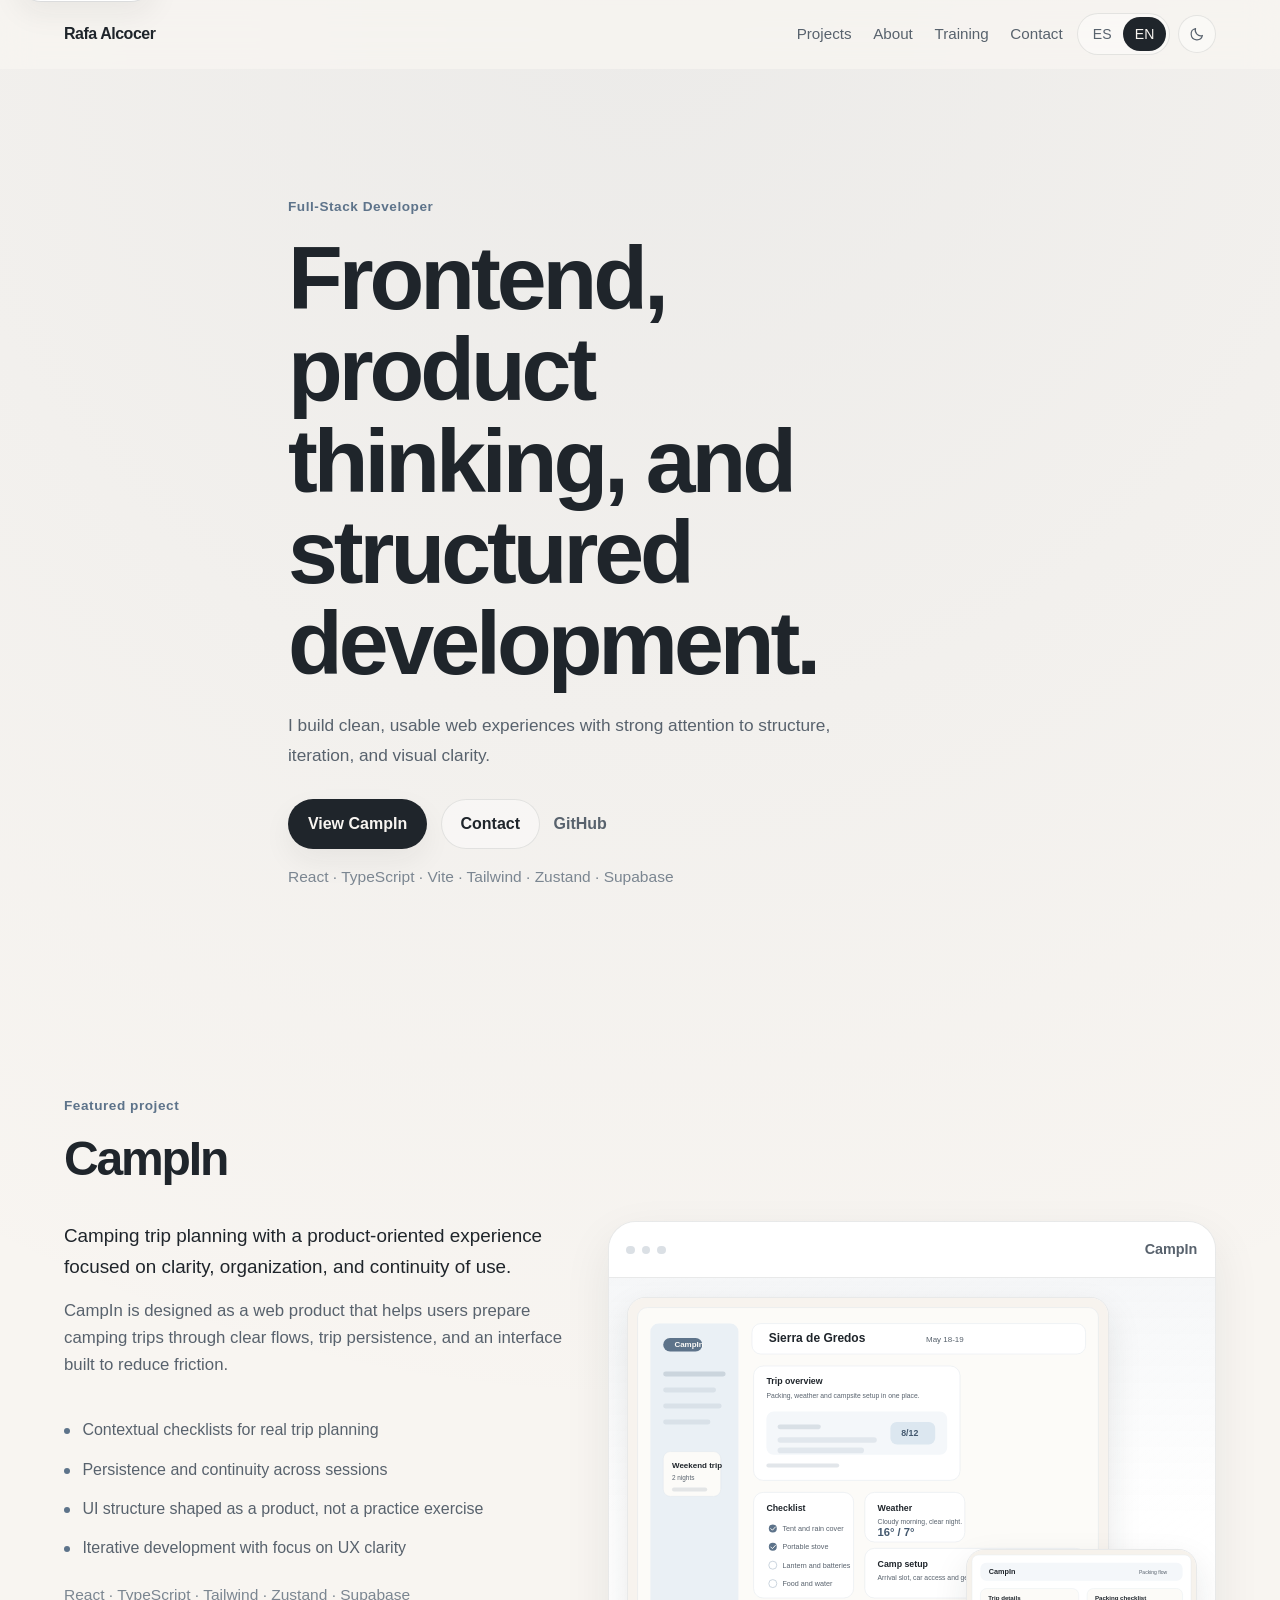
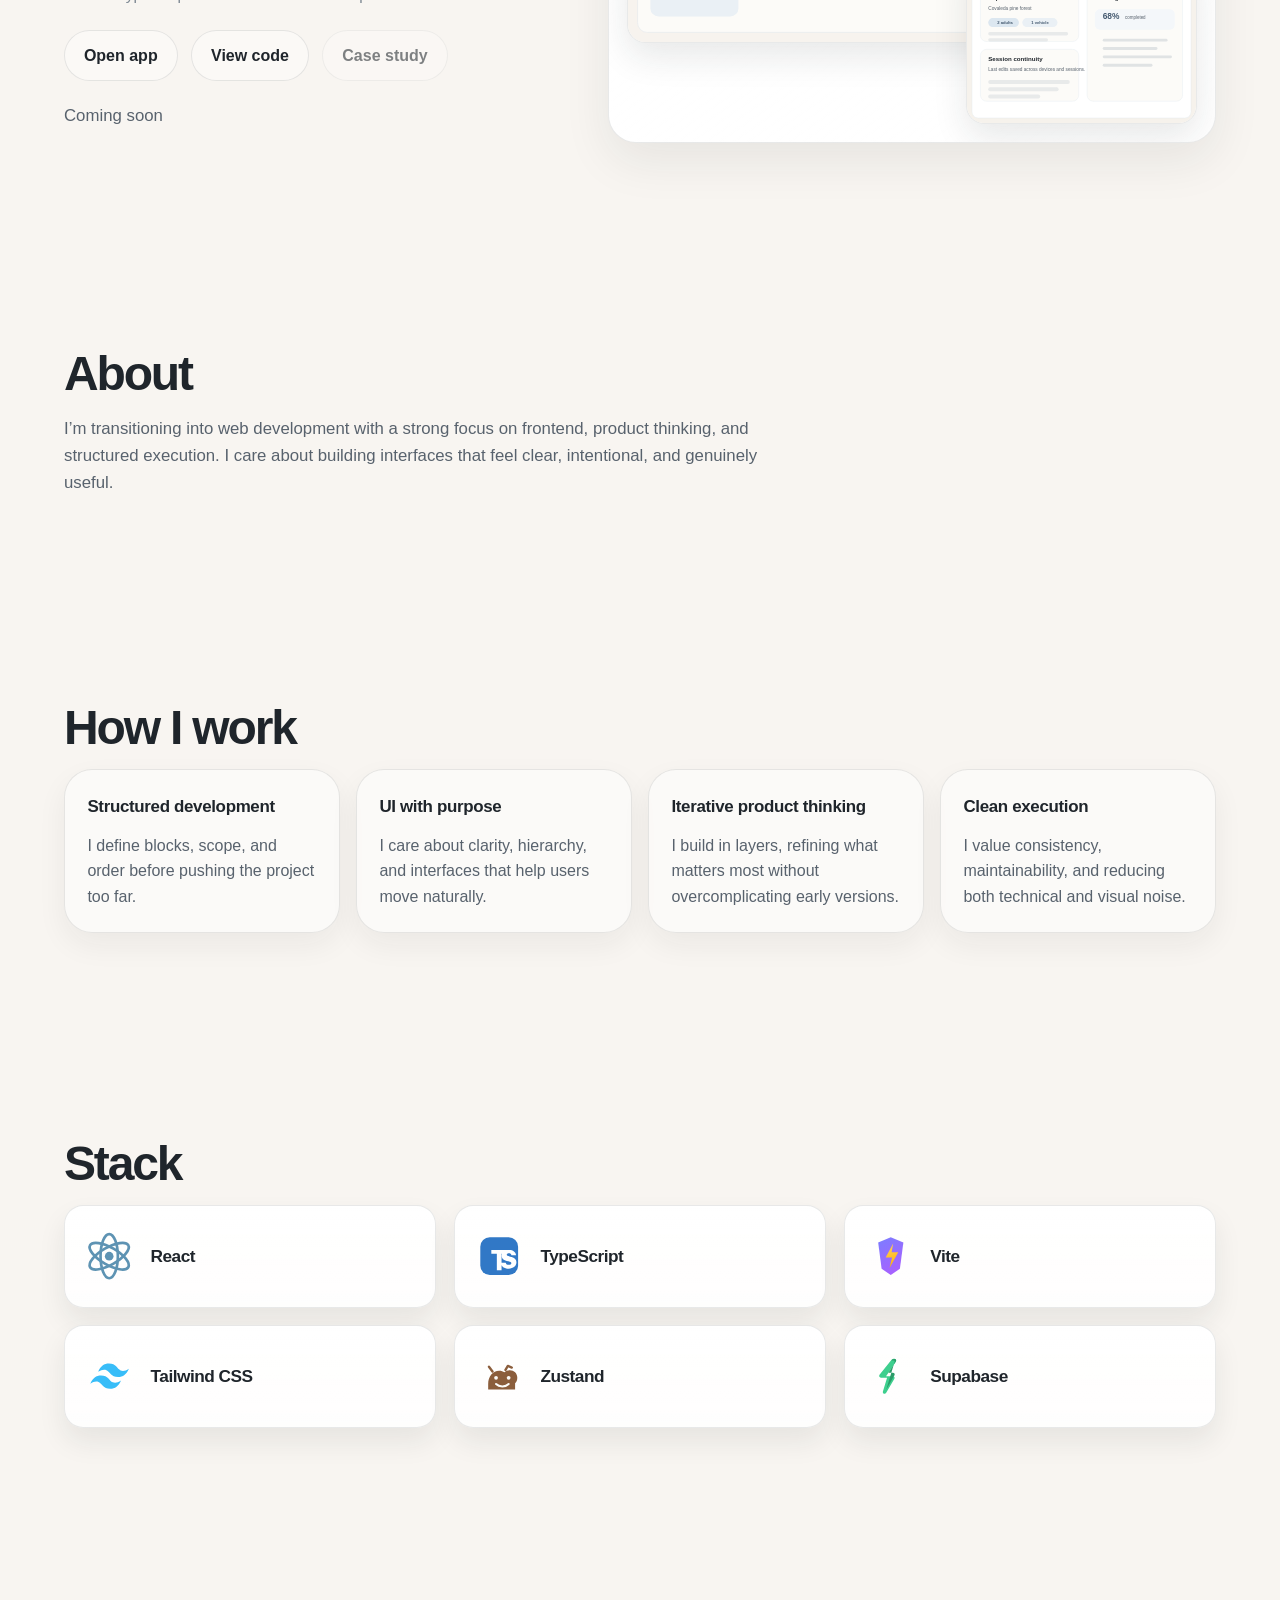
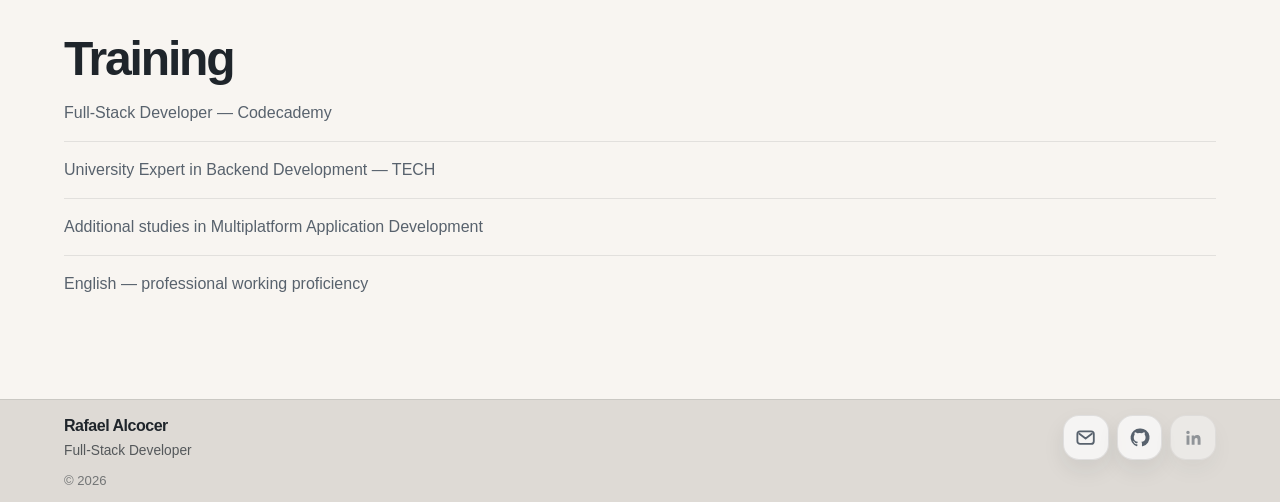
==== index.html @ c331191c "Initial portfolio site" ====
<!doctype html>
<html lang="es">
  <head>
    <meta charset="UTF-8" />
    <meta name="viewport" content="width=device-width, initial-scale=1.0" />
    <meta name="color-scheme" content="light dark" />
    <title>Rafa Alcocer | Portfolio</title>
    <meta
      name="description"
      content="Portfolio personal de Rafa Alcocer centrado en frontend, producto y desarrollo estructurado."
    />
    <link rel="stylesheet" href="./styles.css" />
    <script defer src="./main.js"></script>
  </head>
  <body>
    <a class="skip-link" href="#main-content" data-i18n="skipLink">Saltar al contenido</a>

    <header class="site-header" data-header>
      <div class="container header-inner">
        <a class="brand" href="#top" aria-label="Rafa Alcocer">
          <span class="brand-full">Rafa Alcocer</span>
          <span class="brand-short">Rafa</span>
        </a>

        <nav class="desktop-nav" aria-label="Primary">
          <a href="#projects" data-i18n="nav.projects">Proyectos</a>
          <a href="#about" data-i18n="nav.about">Sobre mí</a>
          <a href="#training" data-i18n="nav.training">Formación</a>
          <a href="#contact" data-i18n="nav.contact">Contacto</a>
        </nav>

        <div class="header-controls">
          <div class="language-toggle" role="group" aria-label="Language selector">
            <button type="button" class="toggle-chip" data-lang-button="es">ES</button>
            <button type="button" class="toggle-chip" data-lang-button="en">EN</button>
          </div>

          <button
            type="button"
            class="theme-toggle"
            data-theme-toggle
            aria-live="polite"
          ></button>

          <button
            type="button"
            class="menu-toggle"
            data-menu-toggle
            aria-expanded="false"
            aria-controls="mobile-menu"
          >
            <span data-i18n="mobileMenu.open">Menú</span>
          </button>
        </div>
      </div>

      <div class="mobile-menu" id="mobile-menu" data-mobile-menu hidden>
        <nav class="mobile-nav" aria-label="Mobile">
          <a href="#projects" data-nav-link data-i18n="nav.projects">Proyectos</a>
          <a href="#about" data-nav-link data-i18n="nav.about">Sobre mí</a>
          <a href="#training" data-nav-link data-i18n="nav.training">Formación</a>
          <a href="#contact" data-nav-link data-i18n="nav.contact">Contacto</a>
        </nav>
      </div>
    </header>

    <main id="main-content">
      <section class="hero section" id="top">
        <div class="container hero-inner">
          <p class="eyebrow" data-i18n="hero.eyebrow">Full-Stack Developer</p>
          <h1 data-i18n="hero.headline">Frontend, producto y desarrollo estructurado.</h1>
          <p class="hero-copy" data-i18n="hero.body">
            Construyo experiencias web claras, usables y cuidadas, con especial atención a la
            estructura, la iteración y la calidad visual.
          </p>

          <div class="hero-actions">
            <a class="button button-primary" data-external-link="campinApp" data-i18n="hero.primaryCta"
              >Ver CampIn</a
            >
            <a class="button button-secondary" href="#contact" data-i18n="hero.secondaryCta"
              >Contacto</a
            >
            <a
              class="text-link"
              data-external-link="github"
              data-i18n="hero.tertiaryCta"
              target="_blank"
              rel="noreferrer noopener"
              >GitHub</a
            >
          </div>

          <p class="stack-line" data-i18n="hero.stack">
            React · TypeScript · Vite · Tailwind · Zustand · Supabase
          </p>
        </div>
      </section>

      <section class="section" id="projects">
        <div class="container">
          <div class="section-heading">
            <p class="section-label" data-i18n="featured.label">Proyecto destacado</p>
            <h2 data-i18n="featured.title">CampIn</h2>
          </div>

          <div class="featured-grid">
            <div class="featured-copy">
              <p class="featured-summary" data-i18n="featured.summary">
                Planificación de escapadas de camping con una experiencia centrada en claridad,
                organización y continuidad de uso.
              </p>
              <p class="section-copy" data-i18n="featured.description">
                CampIn está planteado como un producto web orientado a facilitar la preparación de
                viajes de camping mediante flujos claros, persistencia de viajes y una interfaz
                pensada para reducir fricción.
              </p>
            </div>

            <a
              class="project-preview-link"
              data-external-link="campinApp"
              aria-label="Open CampIn"
            >
              <article class="project-preview">
                <div class="preview-toolbar">
                  <span class="preview-dot"></span>
                  <span class="preview-dot"></span>
                  <span class="preview-dot"></span>
                  <span class="preview-title">CampIn</span>
                </div>

                <div class="preview-body">
                  <figure class="preview-media preview-media-main">
                    <img
                      class="preview-image"
                      src="./assets/campin-preview-main.svg"
                      alt=""
                      loading="lazy"
                      decoding="async"
                    />
                  </figure>

                  <figure class="preview-media preview-media-alt">
                    <img
                      class="preview-image"
                      src="./assets/campin-preview-alt.svg"
                      alt=""
                      loading="lazy"
                      decoding="async"
                    />
                  </figure>
                </div>

                <div class="preview-overlay">
                  <span data-i18n="featured.previewCta">Abrir app ↗</span>
                </div>
              </article>
            </a>

            <div class="featured-meta">
              <ul class="feature-list" data-featured-highlights></ul>
              <p class="stack-line" data-i18n="featured.stack">
                React · TypeScript · Tailwind · Zustand · Supabase
              </p>

              <div class="button-row">
                <a
                  class="button button-secondary"
                  data-external-link="campinApp"
                  data-i18n="featured.buttons.app"
                  >Abrir app</a
                >
                <a
                  class="button button-secondary"
                  data-external-link="campinRepo"
                  target="_blank"
                  rel="noreferrer noopener"
                  data-i18n="featured.buttons.code"
                  >Ver código</a
                >
                <div data-case-study-slot></div>
              </div>

              <p class="case-study-note" data-i18n="featured.caseStudyNote">Próximamente</p>
            </div>
          </div>
        </div>
      </section>

      <section class="section" id="about">
        <div class="container section-block">
          <div class="section-heading section-heading-compact">
            <h2 data-i18n="about.title">Sobre mí</h2>
          </div>
          <p class="section-copy section-copy-wide" data-i18n="about.body">
            Estoy reorientando mi carrera hacia el desarrollo web con foco en frontend, producto y
            construcción estructurada. Me interesa crear interfaces claras, cuidadas y útiles, con
            atención al detalle y criterio real de ejecución.
          </p>
        </div>
      </section>

      <section class="section" id="how-i-work">
        <div class="container section-block">
          <div class="section-heading section-heading-compact">
            <h2 data-i18n="howIWork.title">Cómo trabajo</h2>
          </div>
          <div class="card-grid" data-how-i-work-list></div>
        </div>
      </section>

      <section class="section" id="stack">
        <div class="container section-block">
          <div class="section-heading section-heading-compact">
            <h2 data-i18n="stack.title">Stack</h2>
          </div>
          <div class="stack-grid" data-stack-list></div>
        </div>
      </section>

      <section class="section" id="training">
        <div class="container section-block">
          <div class="section-heading section-heading-compact">
            <h2 data-i18n="training.title">Formación</h2>
          </div>
          <ul class="training-list" data-training-list></ul>
        </div>
      </section>

    </main>

    <footer class="site-footer" id="contact">
      <div class="container footer-shell">
        <p data-i18n="footer.copy">Rafa Alcocer © 2026</p>
        <div class="footer-main">
          <div class="footer-identity">
            <p class="footer-name">Rafael Alcocer</p>
            <p class="footer-role" data-i18n="footer.role">Full-Stack Developer</p>
          </div>
          <div class="footer-contact" data-footer-contact></div>
        </div>
        <div class="footer-meta">
          <p data-i18n="footer.copy">© 2026</p>
        </div>
      </div>
    </footer>
  </body>
</html>
---- styles.css ----
:root {
  color-scheme: light;
  --font-sans: Inter, "Segoe UI", Roboto, Helvetica, Arial, system-ui, sans-serif;
  --bg: #f8f5f1;
  --bg-elevated: rgba(250, 247, 243, 0.88);
  --bg-strong: #ffffff;
  --bg-muted: #f2ede7;
  --line: rgba(35, 39, 44, 0.1);
  --line-strong: rgba(35, 39, 44, 0.16);
  --text: #1f252b;
  --text-soft: #58626d;
  --text-faint: #7b8691;
  --accent: #5d738a;
  --accent-strong: #43586e;
  --shadow-soft: 0 18px 48px rgba(28, 35, 42, 0.08);
  --shadow-card: 0 12px 30px rgba(28, 35, 42, 0.06);
  --radius-lg: 28px;
  --radius-md: 18px;
  --radius-sm: 12px;
  --header-height: 4.25rem;
  --container: 72rem;
}

:root.dark {
  color-scheme: dark;
  --bg: #121619;
  --bg-elevated: rgba(19, 24, 28, 0.84);
  --bg-strong: #171d22;
  --bg-muted: #1d252b;
  --line: rgba(230, 236, 240, 0.08);
  --line-strong: rgba(230, 236, 240, 0.14);
  --text: #eef2f5;
  --text-soft: #b4c0ca;
  --text-faint: #8895a1;
  --accent: #8ca3b8;
  --accent-strong: #a8bbcb;
  --shadow-soft: 0 18px 48px rgba(0, 0, 0, 0.24);
  --shadow-card: 0 12px 30px rgba(0, 0, 0, 0.2);
}

*,
*::before,
*::after {
  box-sizing: border-box;
}

html {
  scroll-behavior: smooth;
}

body {
  margin: 0;
  min-width: 320px;
  font-family: var(--font-sans);
  background:
    radial-gradient(circle at top, rgba(93, 115, 138, 0.08), transparent 38%),
    var(--bg);
  color: var(--text);
  line-height: 1.6;
  -webkit-font-smoothing: antialiased;
  text-rendering: optimizeLegibility;
}

body.menu-open {
  overflow: hidden;
}

a {
  color: inherit;
  text-decoration: none;
}

button,
input,
textarea,
select {
  font: inherit;
}

button {
  border: 0;
  background: none;
  color: inherit;
}

img {
  max-width: 100%;
  display: block;
}

:focus-visible {
  outline: 2px solid var(--accent);
  outline-offset: 3px;
}

.skip-link {
  position: absolute;
  left: 1rem;
  top: -3rem;
  z-index: 30;
  padding: 0.7rem 1rem;
  border-radius: 999px;
  background: var(--bg-strong);
  border: 1px solid var(--line-strong);
  box-shadow: var(--shadow-card);
}

.skip-link:focus {
  top: 1rem;
}

.container {
  width: min(calc(100% - 2rem), var(--container));
  margin: 0 auto;
}

.section {
  scroll-margin-top: calc(var(--header-height) + 1.25rem);
  padding: clamp(4.5rem, 8vw, 7rem) 0;
}

.site-header {
  position: fixed;
  inset: 0 0 auto;
  z-index: 20;
  backdrop-filter: blur(16px);
  background: rgba(248, 245, 241, 0.72);
  border-bottom: 1px solid transparent;
  transition:
    background-color 180ms ease,
    border-color 180ms ease,
    box-shadow 180ms ease;
}

:root.dark .site-header {
  background: rgba(18, 22, 25, 0.62);
}

.site-header.is-scrolled {
  background: var(--bg-elevated);
  border-color: var(--line);
  box-shadow: 0 10px 24px rgba(20, 26, 31, 0.05);
}

.header-inner {
  min-height: var(--header-height);
  display: flex;
  align-items: center;
  gap: 0.9rem;
}

.brand {
  display: inline-flex;
  align-items: center;
  font-size: 1rem;
  font-weight: 640;
  letter-spacing: -0.03em;
}

.brand-short {
  display: none;
}

.desktop-nav {
  margin-left: auto;
  display: flex;
  align-items: center;
  gap: 1.35rem;
  font-size: 0.95rem;
}

.desktop-nav a,
.mobile-nav a,
.text-link,
.footer-links a {
  color: var(--text-soft);
  transition: color 160ms ease;
}

.desktop-nav a:hover,
.mobile-nav a:hover,
.text-link:hover,
.footer-links a:hover {
  color: var(--text);
}

.header-controls {
  display: flex;
  align-items: center;
  gap: 0.55rem;
}

.language-toggle,
.theme-toggle,
.menu-toggle {
  border: 1px solid var(--line);
  background: rgba(255, 255, 255, 0.4);
}

:root.dark .language-toggle,
:root.dark .theme-toggle,
:root.dark .menu-toggle {
  background: rgba(255, 255, 255, 0.02);
}

.language-toggle {
  display: inline-flex;
  align-items: center;
  padding: 0.18rem;
  border-radius: 999px;
}

.toggle-chip,
.theme-toggle,
.menu-toggle {
  border-radius: 999px;
  color: var(--text-soft);
  transition:
    color 160ms ease,
    background-color 160ms ease,
    border-color 160ms ease,
    transform 160ms ease;
}

.toggle-chip {
  padding: 0.38rem 0.68rem;
  min-width: 2.65rem;
  font-size: 0.88rem;
  cursor: pointer;
}

.toggle-chip.is-active {
  background: var(--text);
  color: var(--bg);
}

.theme-toggle,
.menu-toggle {
  padding: 0.62rem 0.9rem;
  cursor: pointer;
}

.theme-toggle {
  width: 2.35rem;
  height: 2.35rem;
  padding: 0;
  display: inline-flex;
  align-items: center;
  justify-content: center;
  flex-shrink: 0;
}

.theme-toggle-icon {
  width: 1rem;
  height: 1rem;
  display: inline-flex;
  align-items: center;
  justify-content: center;
  color: currentColor;
}

.theme-toggle-icon svg {
  width: 100%;
  height: 100%;
  display: block;
  stroke: currentColor;
}

.theme-toggle:hover,
.menu-toggle:hover,
.toggle-chip:hover {
  color: var(--text);
}

.menu-toggle {
  display: none;
}

.mobile-menu {
  display: none;
  padding: 0 1rem 1rem;
}

.mobile-nav {
  width: min(calc(100% - 2rem), var(--container));
  margin: 0 auto;
  display: grid;
  gap: 0.2rem;
  padding: 0.75rem;
  border: 1px solid var(--line);
  border-radius: var(--radius-md);
  background: var(--bg-strong);
  box-shadow: var(--shadow-card);
}

.mobile-nav a {
  padding: 0.9rem 1rem;
  border-radius: var(--radius-sm);
}

.mobile-nav a:hover {
  background: var(--bg-muted);
}

.hero {
  padding-top: calc(var(--header-height) + clamp(5rem, 12vw, 8rem));
}

.hero-inner {
  display: grid;
  max-width: 44rem;
  gap: 0;
}

.eyebrow,
.section-label {
  margin: 0;
  color: var(--accent);
  font-size: 0.85rem;
  font-weight: 650;
  letter-spacing: 0.04em;
}

.hero .eyebrow {
  margin-bottom: 0.95rem;
}

h1,
h2,
h3,
p,
ul,
dl {
  margin: 0;
}

dt,
dd {
  margin: 0;
}

h1,
h2 {
  max-width: 15ch;
  line-height: 1.08;
  letter-spacing: -0.045em;
}

h1 {
  font-size: clamp(3.1rem, 8vw, 5.6rem);
  font-weight: 650;
  max-width: 11.5ch;
  line-height: 1.02;
}

h2 {
  font-size: clamp(2rem, 4vw, 3rem);
  font-weight: 620;
}

.hero-copy,
.section-copy,
.featured-summary,
.case-study-note {
  max-width: 42rem;
  color: var(--text-soft);
  font-size: 1.05rem;
}

.hero-copy {
  margin-top: 1.35rem;
  max-width: 38rem;
  font-size: 1.08rem;
  line-height: 1.72;
}

.section-copy-wide {
  max-width: 46rem;
}

.hero-actions,
.button-row,
.footer-links {
  display: flex;
  flex-wrap: wrap;
  gap: 0.85rem;
  align-items: center;
}

.hero-actions {
  margin-top: 1.75rem;
}

.hero .stack-line {
  margin-top: 1rem;
}

[data-case-study-slot] {
  display: contents;
}

.button,
.text-link {
  display: inline-flex;
  align-items: center;
  justify-content: center;
  min-height: 3rem;
  border-radius: 999px;
  transition:
    transform 180ms ease,
    background-color 180ms ease,
    border-color 180ms ease,
    color 180ms ease,
    box-shadow 180ms ease;
}

.button {
  padding: 0.72rem 1.18rem;
  border: 1px solid var(--line);
  font-weight: 560;
}

.button:hover {
  transform: translateY(-1px);
}

.button-primary {
  border-color: transparent;
  background: var(--text);
  color: var(--bg);
  box-shadow: var(--shadow-card);
}

.button-primary:hover {
  background: var(--accent-strong);
}

.button-secondary {
  background: rgba(255, 255, 255, 0.4);
  color: var(--text);
}

:root.dark .button-secondary {
  background: rgba(255, 255, 255, 0.02);
}

.text-link {
  min-height: auto;
  padding: 0.2rem 0;
  font-weight: 560;
}

.stack-line {
  color: var(--text-faint);
  font-size: 0.97rem;
}

.section-heading,
.section-block {
  display: grid;
  gap: 1rem;
}

.section-heading-compact h2 {
  max-width: none;
}

.featured-grid {
  margin-top: 2.3rem;
  display: grid;
  gap: 1.6rem;
  grid-template-columns: minmax(0, 0.92fr) minmax(0, 1.08fr);
  grid-template-areas:
    "copy preview"
    "meta preview";
  align-items: start;
}

.featured-copy {
  grid-area: copy;
  display: grid;
  gap: 1rem;
}

.featured-summary {
  color: var(--text);
  font-size: 1.18rem;
  font-weight: 520;
}

.featured-meta {
  grid-area: meta;
  display: grid;
  gap: 1.4rem;
}

.feature-list,
.training-list {
  padding: 0;
  list-style: none;
}

.feature-list {
  display: grid;
  gap: 0.85rem;
}

.feature-list li {
  position: relative;
  padding-left: 1.15rem;
  color: var(--text-soft);
}

.feature-list li::before {
  content: "";
  position: absolute;
  left: 0;
  top: 0.68rem;
  width: 0.38rem;
  height: 0.38rem;
  border-radius: 999px;
  background: var(--accent);
}

.project-preview-link {
  grid-area: preview;
  display: block;
  position: relative;
  border-radius: var(--radius-lg);
}

.project-preview {
  position: relative;
  overflow: hidden;
  border-radius: var(--radius-lg);
  border: 1px solid var(--line);
  background:
    linear-gradient(145deg, rgba(255, 255, 255, 0.72), rgba(255, 255, 255, 0.34)),
    var(--bg-strong);
  box-shadow: var(--shadow-soft);
  transition:
    transform 180ms ease,
    border-color 180ms ease,
    box-shadow 180ms ease;
}

:root.dark .project-preview {
  background:
    linear-gradient(145deg, rgba(255, 255, 255, 0.04), rgba(255, 255, 255, 0.01)),
    var(--bg-strong);
}

.project-preview-link:hover .project-preview {
  transform: translateY(-3px);
  border-color: var(--line-strong);
  box-shadow: 0 22px 48px rgba(28, 35, 42, 0.14);
}

.preview-toolbar {
  display: flex;
  align-items: center;
  gap: 0.45rem;
  padding: 1rem 1.1rem;
  border-bottom: 1px solid var(--line);
  background: rgba(255, 255, 255, 0.48);
}

:root.dark .preview-toolbar {
  background: rgba(255, 255, 255, 0.02);
}

.preview-dot {
  width: 0.52rem;
  height: 0.52rem;
  border-radius: 999px;
  background: rgba(93, 115, 138, 0.22);
}

.preview-title {
  margin-left: auto;
  color: var(--text-soft);
  font-size: 0.9rem;
  font-weight: 560;
}

.preview-body {
  position: relative;
  min-height: 29rem;
  padding: 1.15rem;
  background:
    linear-gradient(180deg, rgba(93, 115, 138, 0.06), transparent 52%),
    rgba(255, 255, 255, 0.22);
}

.preview-media {
  margin: 0;
  overflow: hidden;
  border: 1px solid var(--line);
  border-radius: 1.15rem;
  background: var(--bg-strong);
  box-shadow: 0 14px 34px rgba(28, 35, 42, 0.1);
  transition:
    transform 180ms ease,
    box-shadow 180ms ease,
    border-color 180ms ease;
}

:root.dark .preview-media {
  background: rgba(255, 255, 255, 0.03);
}

.preview-media-main {
  width: calc(100% - 5.5rem);
}

.preview-media-alt {
  position: absolute;
  right: 1.15rem;
  bottom: 1.15rem;
  width: 38%;
  min-width: 12rem;
}

.preview-image {
  width: 100%;
  height: auto;
  display: block;
}

.project-preview-link:hover .preview-media-main {
  transform: translateY(-2px);
}

.project-preview-link:hover .preview-media-alt {
  transform: translateY(-3px);
  box-shadow: 0 18px 34px rgba(28, 35, 42, 0.14);
}

.preview-overlay {
  position: absolute;
  inset: auto auto 1rem 1rem;
  padding: 0.6rem 0.85rem;
  border-radius: 999px;
  background: rgba(31, 37, 43, 0.9);
  color: #f6f3ee;
  font-size: 0.9rem;
  font-weight: 560;
  opacity: 0;
  transform: translateY(6px);
  transition:
    opacity 180ms ease,
    transform 180ms ease;
}

.is-link-disabled {
  pointer-events: none;
  cursor: default;
  opacity: 0.58;
}

.project-preview-link:hover .preview-overlay,
.project-preview-link:focus-visible .preview-overlay {
  opacity: 1;
  transform: translateY(0);
}

.card-grid {
  display: grid;
  gap: 1rem;
  grid-template-columns: repeat(4, minmax(0, 1fr));
}

.info-card {
  border: 1px solid var(--line);
  border-radius: var(--radius-lg);
  background: rgba(255, 255, 255, 0.48);
  box-shadow: var(--shadow-card);
}

:root.dark .info-card {
  background: rgba(255, 255, 255, 0.02);
}

.info-card {
  padding: 1.4rem;
  display: grid;
  gap: 0.8rem;
}

.info-card h3 {
  font-size: 1.06rem;
  letter-spacing: -0.02em;
}

.info-card p,
.training-list li,
.stack-item-value,
.contact-list a,
.contact-list span {
  color: var(--text-soft);
}

.stack-grid {
  display: grid;
  grid-template-columns: repeat(3, minmax(0, 1fr));
  gap: 1.1rem;
}

.stack-card {
  position: relative;
  overflow: hidden;
  min-height: 6.4rem;
  padding: 1.05rem 1.2rem;
  display: flex;
  align-items: center;
  gap: 1rem;
  text-align: left;
  border: 1px solid var(--line);
  border-radius: 1.2rem;
  background:
    linear-gradient(180deg, rgba(255, 255, 255, 0.92), rgba(255, 255, 255, 0.7)),
    rgba(255, 255, 255, 0.54);
  box-shadow:
    0 14px 28px rgba(28, 35, 42, 0.08),
    inset 0 1px 0 rgba(255, 255, 255, 0.7);
  transition:
    transform 180ms ease,
    border-color 180ms ease,
    box-shadow 180ms ease,
    background-color 180ms ease;
}

:root.dark .stack-card {
  background:
    linear-gradient(180deg, rgba(255, 255, 255, 0.055), rgba(255, 255, 255, 0.025)),
    rgba(255, 255, 255, 0.02);
  box-shadow:
    0 14px 28px rgba(0, 0, 0, 0.14),
    inset 0 1px 0 rgba(255, 255, 255, 0.03);
}

.stack-card:hover {
  transform: translateY(-2px);
  border-color: var(--line-strong);
  box-shadow:
    0 18px 34px rgba(28, 35, 42, 0.11),
    inset 0 1px 0 rgba(255, 255, 255, 0.72);
}

.stack-card-icon {
  width: 3.15rem;
  height: 3.15rem;
  display: inline-flex;
  align-items: center;
  justify-content: center;
  flex-shrink: 0;
}

.stack-card-icon svg {
  width: 100%;
  height: 100%;
  display: block;
}

.stack-card-title {
  font-size: 1.08rem;
  font-weight: 610;
  letter-spacing: -0.03em;
  line-height: 1.15;
  color: var(--text);
}

.training-list {
  display: grid;
  gap: 0.95rem;
}

.training-list li {
  padding-bottom: 0.95rem;
  border-bottom: 1px solid var(--line);
}

.training-list li:last-child {
  padding-bottom: 0;
  border-bottom: 0;
}

.contact-link {
  width: 2.85rem;
  height: 2.85rem;
  display: inline-flex;
  align-items: center;
  justify-content: center;
  border-radius: 1rem;
  border: 1px solid rgba(31, 37, 43, 0.1);
  background: rgba(255, 255, 255, 0.7);
  box-shadow: 0 10px 22px rgba(28, 35, 42, 0.08);
  color: var(--text-soft);
  transition:
    transform 180ms ease,
    border-color 180ms ease,
    box-shadow 180ms ease,
    color 180ms ease,
    background-color 180ms ease;
}

:root.dark .contact-link {
  border-color: var(--line);
  background: rgba(255, 255, 255, 0.03);
  box-shadow: var(--shadow-card);
}

.contact-link:hover {
  transform: translateY(-1px);
  border-color: var(--line-strong);
  box-shadow: 0 14px 28px rgba(28, 35, 42, 0.1);
  color: var(--text);
}

.contact-link-icon {
  width: 1.45rem;
  height: 1.45rem;
  display: inline-flex;
  align-items: center;
  justify-content: center;
}

.contact-link-icon svg {
  width: 100%;
  height: 100%;
  display: block;
}

.site-footer {
  padding: 0.8rem 0 0.68rem;
  border-top: 1px solid var(--line);
  background: #dedad5;
}

:root.dark .site-footer {
  background: #171d22;
}

.footer-shell {
  display: grid;
  gap: 0.5rem;
}

.footer-shell > p {
  display: none;
}

.footer-main {
  display: flex;
  align-items: center;
  justify-content: space-between;
  gap: 0.8rem;
}

.footer-identity {
  display: grid;
  gap: 0.08rem;
}

.footer-name {
  font-size: 1rem;
  font-weight: 650;
  letter-spacing: -0.03em;
}

.footer-role {
  color: rgba(31, 37, 43, 0.72);
  font-size: 0.86rem;
}

:root.dark .footer-role {
  color: var(--text-soft);
}

.footer-contact {
  display: flex;
  flex-wrap: wrap;
  align-items: center;
  justify-content: flex-end;
  gap: 0.5rem;
}

.footer-meta p {
  color: rgba(31, 37, 43, 0.56);
  font-size: 0.82rem;
}

:root.dark .footer-meta p {
  color: var(--text-faint);
}

.is-disabled {
  opacity: 0.56;
  cursor: not-allowed;
  box-shadow: none;
}

@media (max-width: 64rem) {
  .card-grid {
    grid-template-columns: repeat(2, minmax(0, 1fr));
  }

  .stack-grid {
    grid-template-columns: repeat(2, minmax(0, 1fr));
  }
}

@media (max-width: 56rem) {
  .desktop-nav {
    display: none;
  }

  .menu-toggle {
    display: inline-flex;
  }

  .mobile-menu[data-open="true"] {
    display: block;
  }

  .featured-grid {
    grid-template-columns: 1fr;
    grid-template-areas:
      "copy"
      "preview"
      "meta";
  }

  .preview-body {
    min-height: 24rem;
  }

  .footer-main {
    flex-direction: column;
    align-items: flex-start;
  }

  .footer-contact {
    justify-content: flex-start;
  }
}

@media (max-width: 42rem) {
  .container {
    width: min(calc(100% - 1.25rem), var(--container));
  }

  .brand-full {
    display: none;
  }

  .brand-short {
    display: inline;
  }

  .header-controls {
    margin-left: auto;
    gap: 0.55rem;
  }

  .theme-toggle,
  .menu-toggle {
    padding-inline: 0.8rem;
  }

  .hero-actions,
  .button-row {
    align-items: stretch;
  }

  .button {
    width: 100%;
  }

  .text-link {
    width: fit-content;
  }

  .preview-body {
    min-height: auto;
    display: grid;
    gap: 0.9rem;
  }

  .preview-media-main {
    width: 100%;
  }

  .preview-media-alt {
    position: relative;
    right: auto;
    bottom: auto;
    width: min(72%, 18rem);
    margin-left: auto;
  }

  .card-grid {
    grid-template-columns: 1fr;
  }

  .stack-grid {
    grid-template-columns: 1fr;
  }

  .stack-card {
    min-height: 6rem;
  }

  .site-footer {
    padding-bottom: 0.68rem;
  }
}
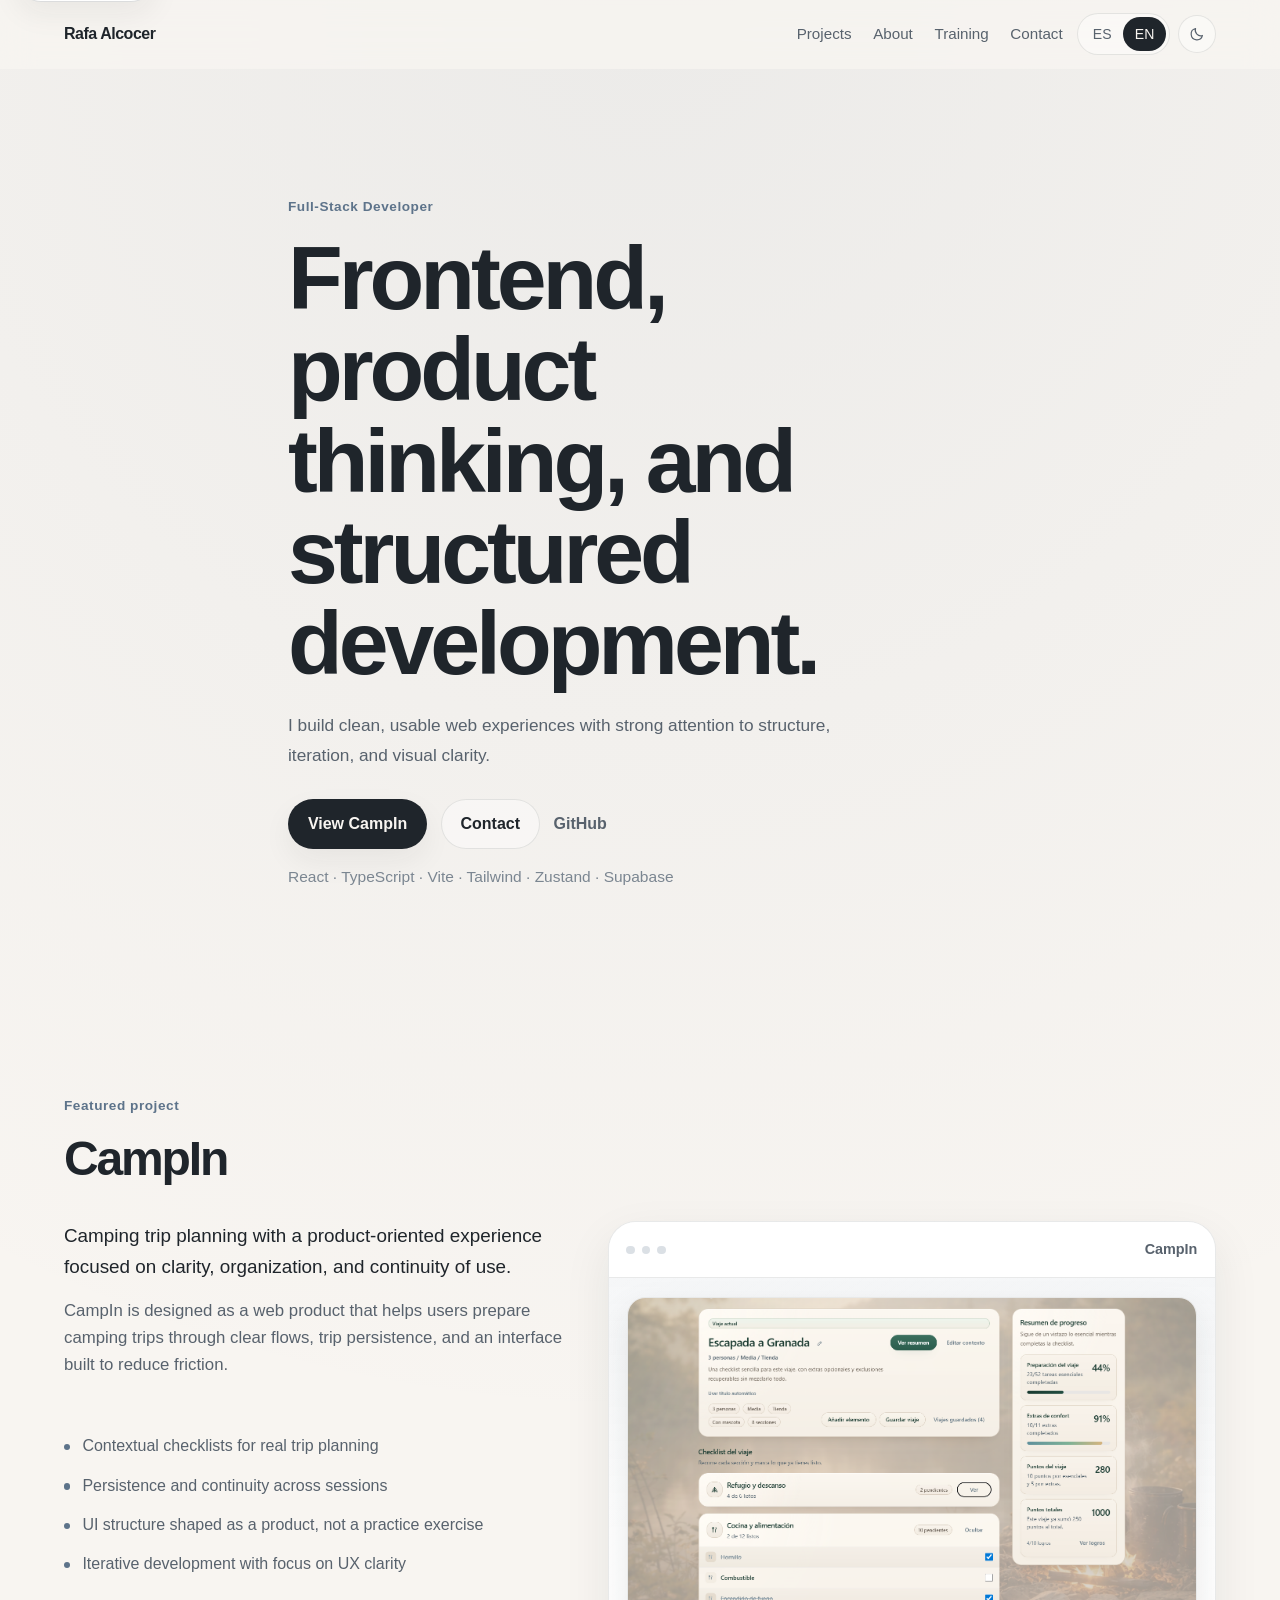
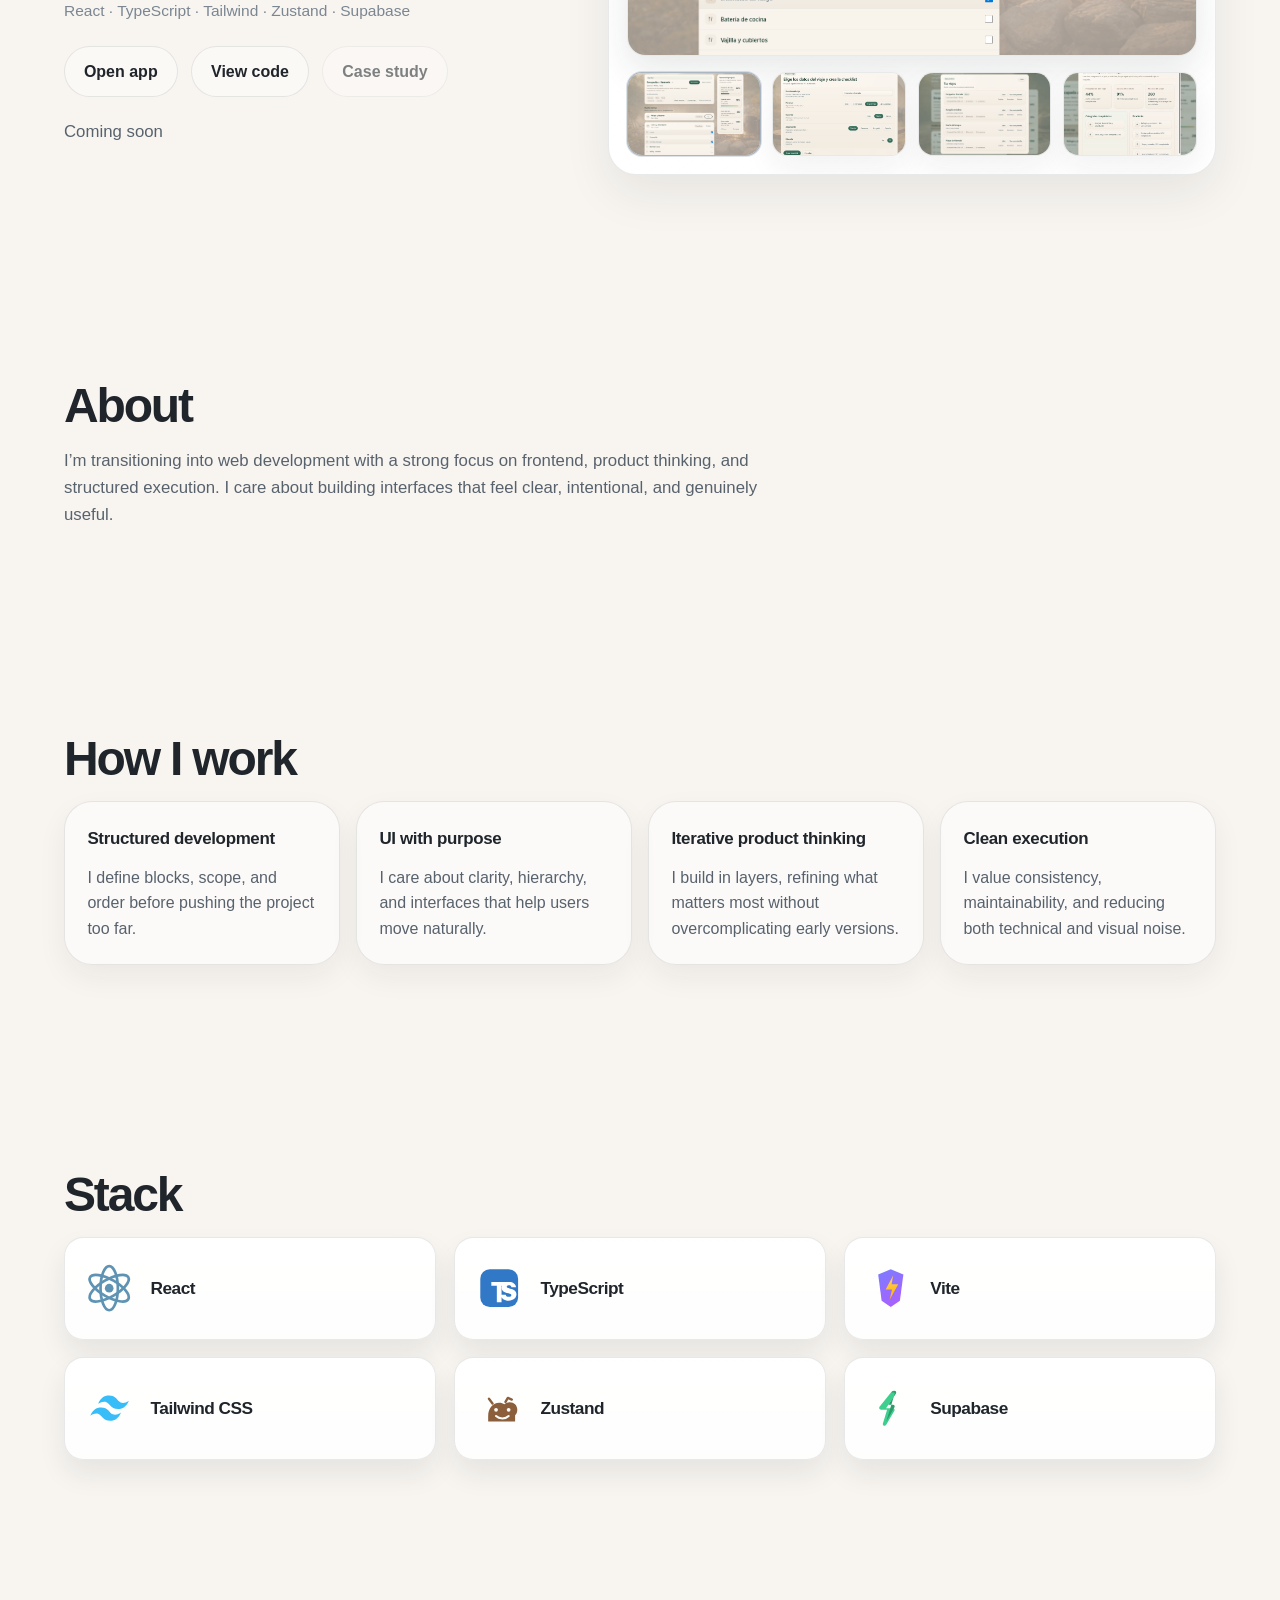
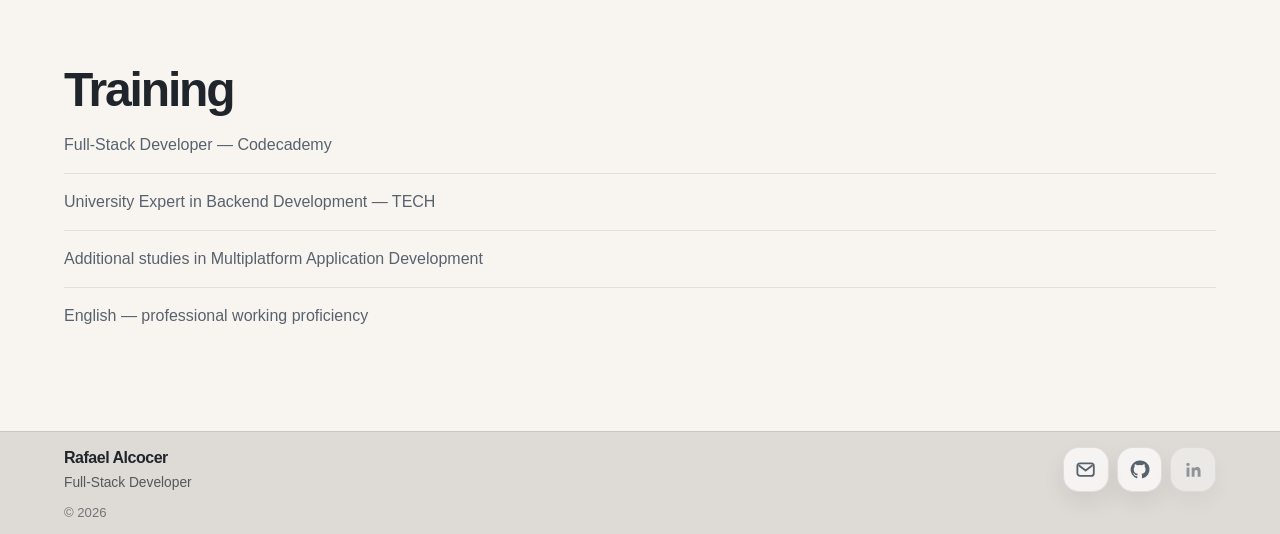
==== commit 71db837f: "Add CampIn screenshot carousel" ====
--- a/index.html
+++ b/index.html
@@ -117,11 +117,7 @@
               </p>
             </div>
 
-            <a
-              class="project-preview-link"
-              data-external-link="campinApp"
-              aria-label="Open CampIn"
-            >
+            <div class="project-preview-frame">
               <article class="project-preview">
                 <div class="preview-toolbar">
                   <span class="preview-dot"></span>
@@ -131,32 +127,58 @@
                 </div>
 
                 <div class="preview-body">
-                  <figure class="preview-media preview-media-main">
+                  <figure class="preview-stage">
                     <img
-                      class="preview-image"
-                      src="./assets/campin-preview-main.svg"
-                      alt=""
+                      class="preview-image preview-image-main"
+                      src="./assets/campIn-1.png"
+                      alt="CampIn screenshot 1"
+                      data-campin-preview-main
                       loading="lazy"
                       decoding="async"
                     />
                   </figure>
 
-                  <figure class="preview-media preview-media-alt">
-                    <img
-                      class="preview-image"
-                      src="./assets/campin-preview-alt.svg"
-                      alt=""
-                      loading="lazy"
-                      decoding="async"
-                    />
-                  </figure>
-                </div>
-
-                <div class="preview-overlay">
-                  <span data-i18n="featured.previewCta">Abrir app ↗</span>
+                  <div class="preview-thumbnails" data-campin-preview-thumbnails>
+                    <button type="button" class="preview-thumb is-active" data-preview-index="0">
+                      <img
+                        class="preview-thumb-image"
+                        src="./assets/campIn-1.png"
+                        alt=""
+                        loading="lazy"
+                        decoding="async"
+                      />
+                    </button>
+                    <button type="button" class="preview-thumb" data-preview-index="1">
+                      <img
+                        class="preview-thumb-image"
+                        src="./assets/campIn-2.png"
+                        alt=""
+                        loading="lazy"
+                        decoding="async"
+                      />
+                    </button>
+                    <button type="button" class="preview-thumb" data-preview-index="2">
+                      <img
+                        class="preview-thumb-image"
+                        src="./assets/campIn-3.png"
+                        alt=""
+                        loading="lazy"
+                        decoding="async"
+                      />
+                    </button>
+                    <button type="button" class="preview-thumb" data-preview-index="3">
+                      <img
+                        class="preview-thumb-image"
+                        src="./assets/campIn-4.png"
+                        alt=""
+                        loading="lazy"
+                        decoding="async"
+                      />
+                    </button>
+                  </div>
                 </div>
               </article>
-            </a>
+            </div>
 
             <div class="featured-meta">
               <ul class="feature-list" data-featured-highlights></ul>
--- a/styles.css
+++ b/styles.css
@@ -522,9 +522,8 @@
   background: var(--accent);
 }
 
-.project-preview-link {
+.project-preview-frame {
   grid-area: preview;
-  display: block;
   position: relative;
   border-radius: var(--radius-lg);
 }
@@ -550,7 +549,7 @@
     var(--bg-strong);
 }
 
-.project-preview-link:hover .project-preview {
+.project-preview-frame:hover .project-preview {
   transform: translateY(-3px);
   border-color: var(--line-strong);
   box-shadow: 0 22px 48px rgba(28, 35, 42, 0.14);
@@ -584,41 +583,32 @@
 }
 
 .preview-body {
-  position: relative;
-  min-height: 29rem;
+  display: grid;
+  gap: 0.95rem;
   padding: 1.15rem;
   background:
     linear-gradient(180deg, rgba(93, 115, 138, 0.06), transparent 52%),
     rgba(255, 255, 255, 0.22);
 }
 
-.preview-media {
+.preview-stage {
   margin: 0;
   overflow: hidden;
   border: 1px solid var(--line);
   border-radius: 1.15rem;
   background: var(--bg-strong);
   box-shadow: 0 14px 34px rgba(28, 35, 42, 0.1);
-  transition:
-    transform 180ms ease,
-    box-shadow 180ms ease,
-    border-color 180ms ease;
-}
-
-:root.dark .preview-media {
+}
+
+:root.dark .preview-stage {
   background: rgba(255, 255, 255, 0.03);
 }
 
-.preview-media-main {
-  width: calc(100% - 5.5rem);
-}
-
-.preview-media-alt {
-  position: absolute;
-  right: 1.15rem;
-  bottom: 1.15rem;
-  width: 38%;
-  min-width: 12rem;
+.preview-image-main {
+  width: 100%;
+  max-height: 35rem;
+  object-fit: contain;
+  background: rgba(255, 255, 255, 0.38);
 }
 
 .preview-image {
@@ -627,41 +617,52 @@
   display: block;
 }
 
-.project-preview-link:hover .preview-media-main {
-  transform: translateY(-2px);
-}
-
-.project-preview-link:hover .preview-media-alt {
-  transform: translateY(-3px);
-  box-shadow: 0 18px 34px rgba(28, 35, 42, 0.14);
-}
-
-.preview-overlay {
-  position: absolute;
-  inset: auto auto 1rem 1rem;
-  padding: 0.6rem 0.85rem;
-  border-radius: 999px;
-  background: rgba(31, 37, 43, 0.9);
-  color: #f6f3ee;
-  font-size: 0.9rem;
-  font-weight: 560;
-  opacity: 0;
-  transform: translateY(6px);
+.preview-thumbnails {
+  display: grid;
+  grid-template-columns: repeat(4, minmax(0, 1fr));
+  gap: 0.72rem;
+}
+
+.preview-thumb {
+  padding: 0;
+  overflow: hidden;
+  border: 1px solid var(--line);
+  border-radius: 0.95rem;
+  background: var(--bg-strong);
+  box-shadow: var(--shadow-card);
+  cursor: pointer;
   transition:
-    opacity 180ms ease,
-    transform 180ms ease;
+    border-color 160ms ease,
+    box-shadow 160ms ease,
+    transform 160ms ease,
+    opacity 160ms ease;
+}
+
+:root.dark .preview-thumb {
+  background: rgba(255, 255, 255, 0.03);
+}
+
+.preview-thumb:hover {
+  transform: translateY(-1px);
+  border-color: var(--line-strong);
+}
+
+.preview-thumb.is-active {
+  border-color: rgba(93, 115, 138, 0.52);
+  box-shadow: 0 0 0 1px rgba(93, 115, 138, 0.2);
+}
+
+.preview-thumb-image {
+  width: 100%;
+  aspect-ratio: 16 / 10;
+  object-fit: cover;
+  display: block;
 }
 
 .is-link-disabled {
   pointer-events: none;
   cursor: default;
   opacity: 0.58;
-}
-
-.project-preview-link:hover .preview-overlay,
-.project-preview-link:focus-visible .preview-overlay {
-  opacity: 1;
-  transform: translateY(0);
 }
 
 .card-grid {
@@ -932,7 +933,7 @@
   }
 
   .preview-body {
-    min-height: 24rem;
+    gap: 0.85rem;
   }
 
   .footer-main {
@@ -982,27 +983,18 @@
   }
 
   .preview-body {
-    min-height: auto;
-    display: grid;
-    gap: 0.9rem;
-  }
-
-  .preview-media-main {
-    width: 100%;
-  }
-
-  .preview-media-alt {
-    position: relative;
-    right: auto;
-    bottom: auto;
-    width: min(72%, 18rem);
-    margin-left: auto;
+    gap: 0.75rem;
   }
 
   .card-grid {
     grid-template-columns: 1fr;
   }
 
+  .preview-thumbnails {
+    grid-template-columns: repeat(4, minmax(0, 1fr));
+    gap: 0.5rem;
+  }
+
   .stack-grid {
     grid-template-columns: 1fr;
   }
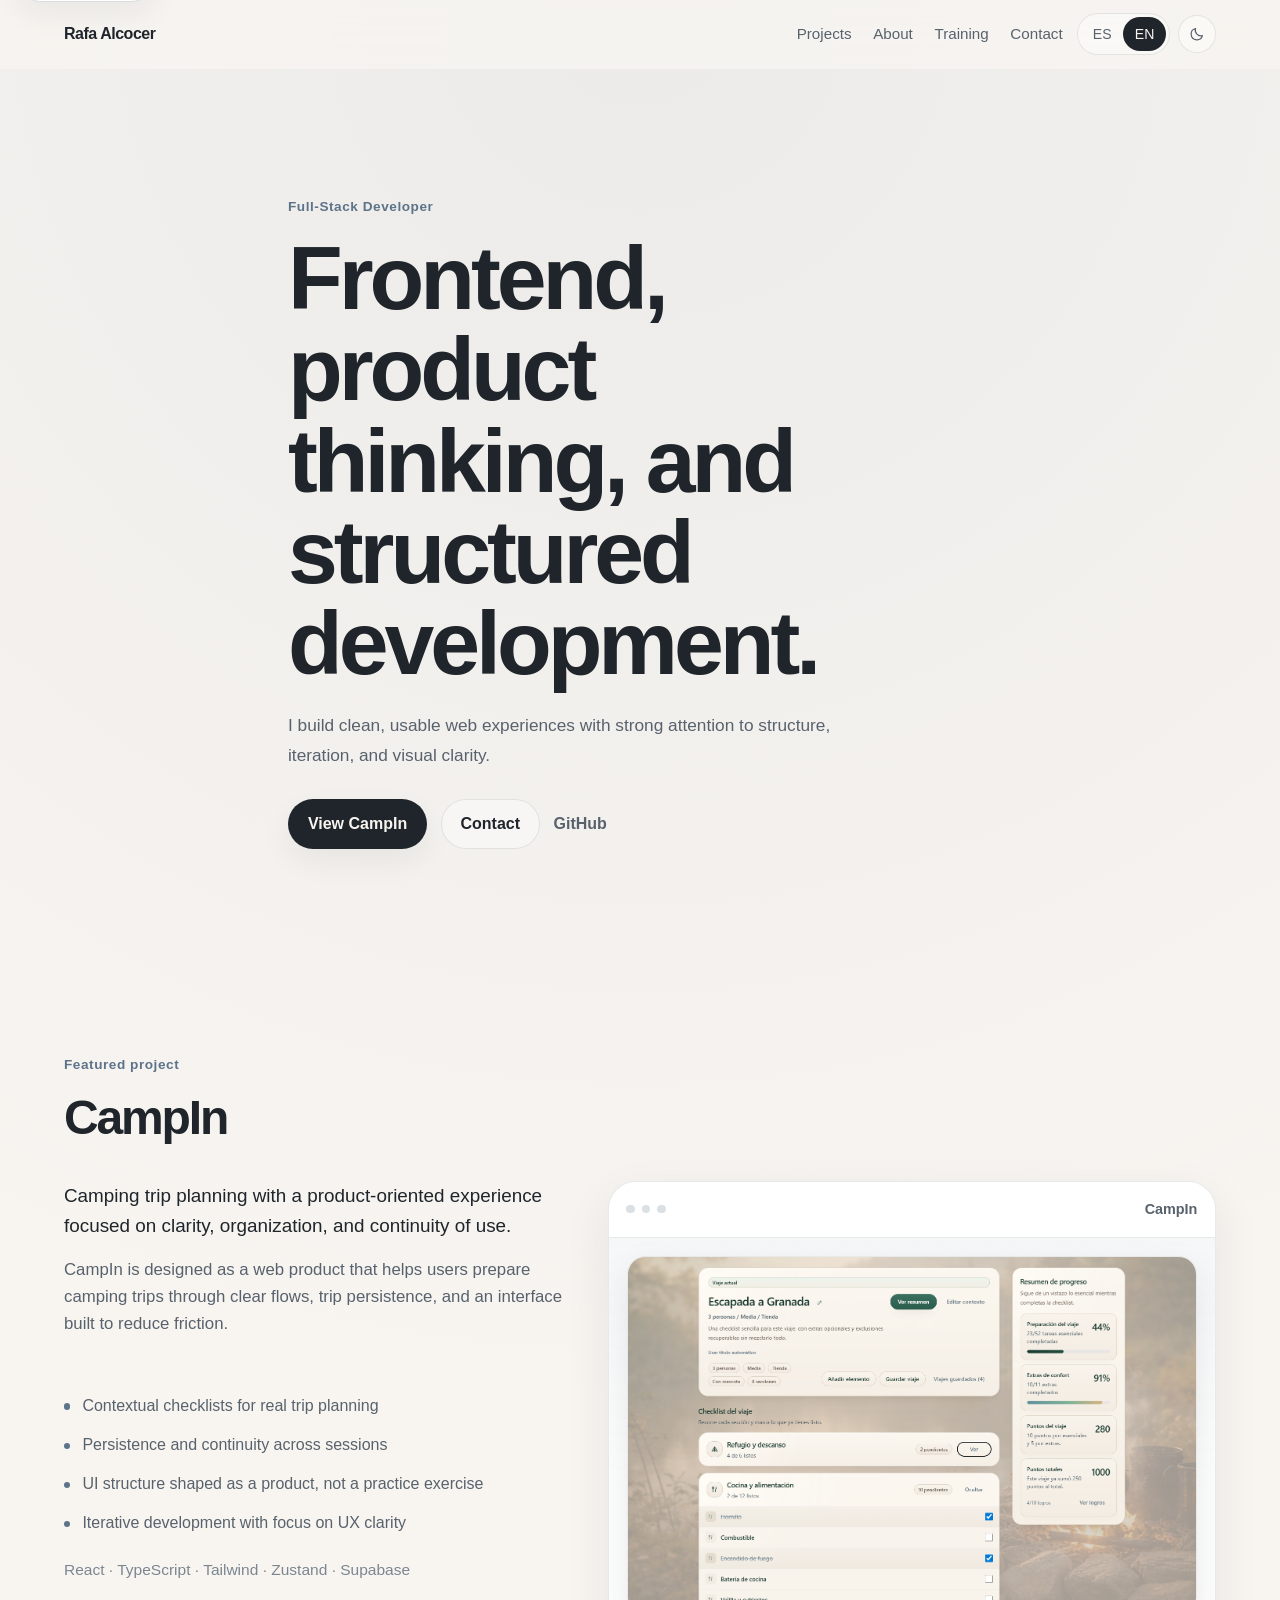
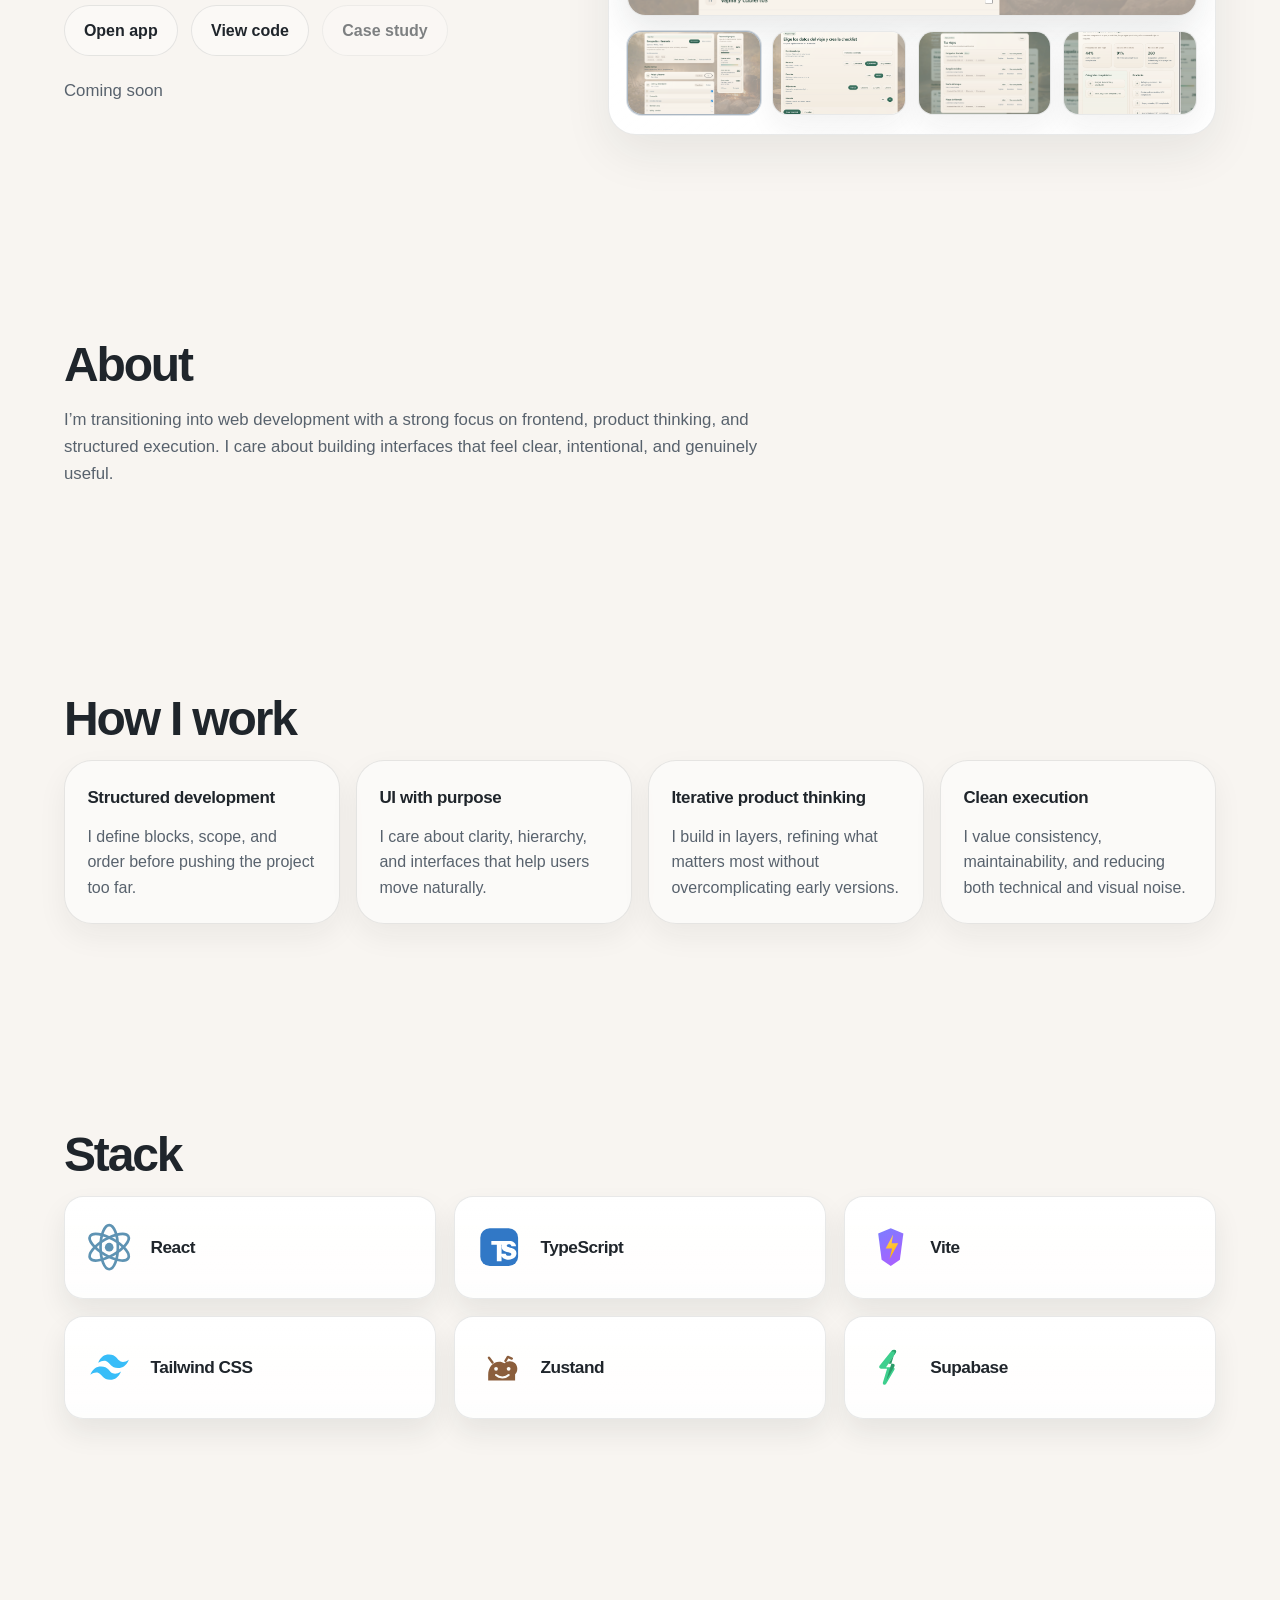
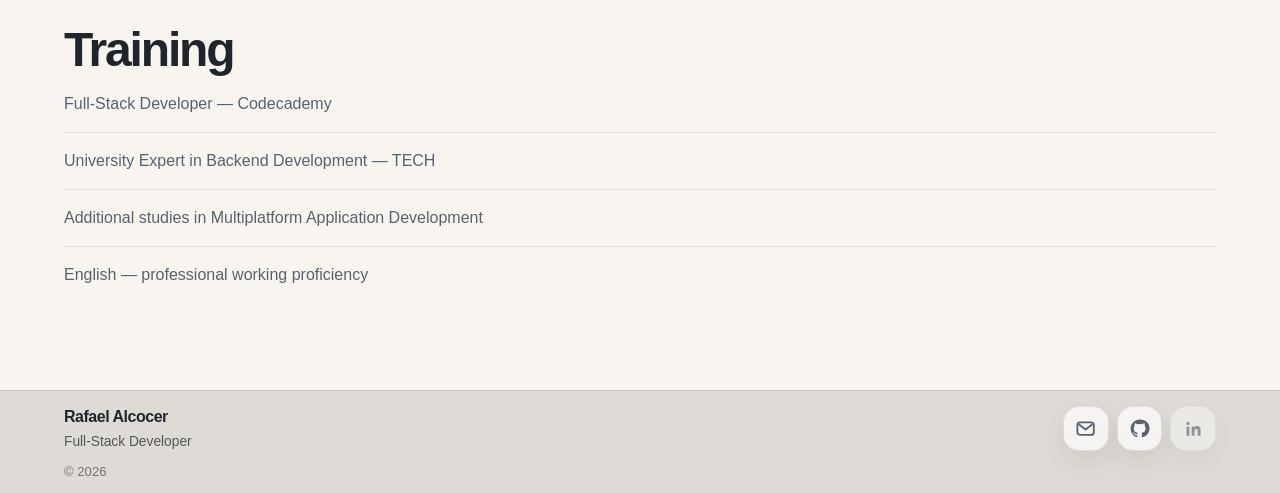
==== commit 56c47934: "Remove residual CampIn preview assets" ====
--- a/index.html
+++ b/index.html
@@ -91,9 +91,6 @@
             >
           </div>
 
-          <p class="stack-line" data-i18n="hero.stack">
-            React · TypeScript · Vite · Tailwind · Zustand · Supabase
-          </p>
         </div>
       </section>
 
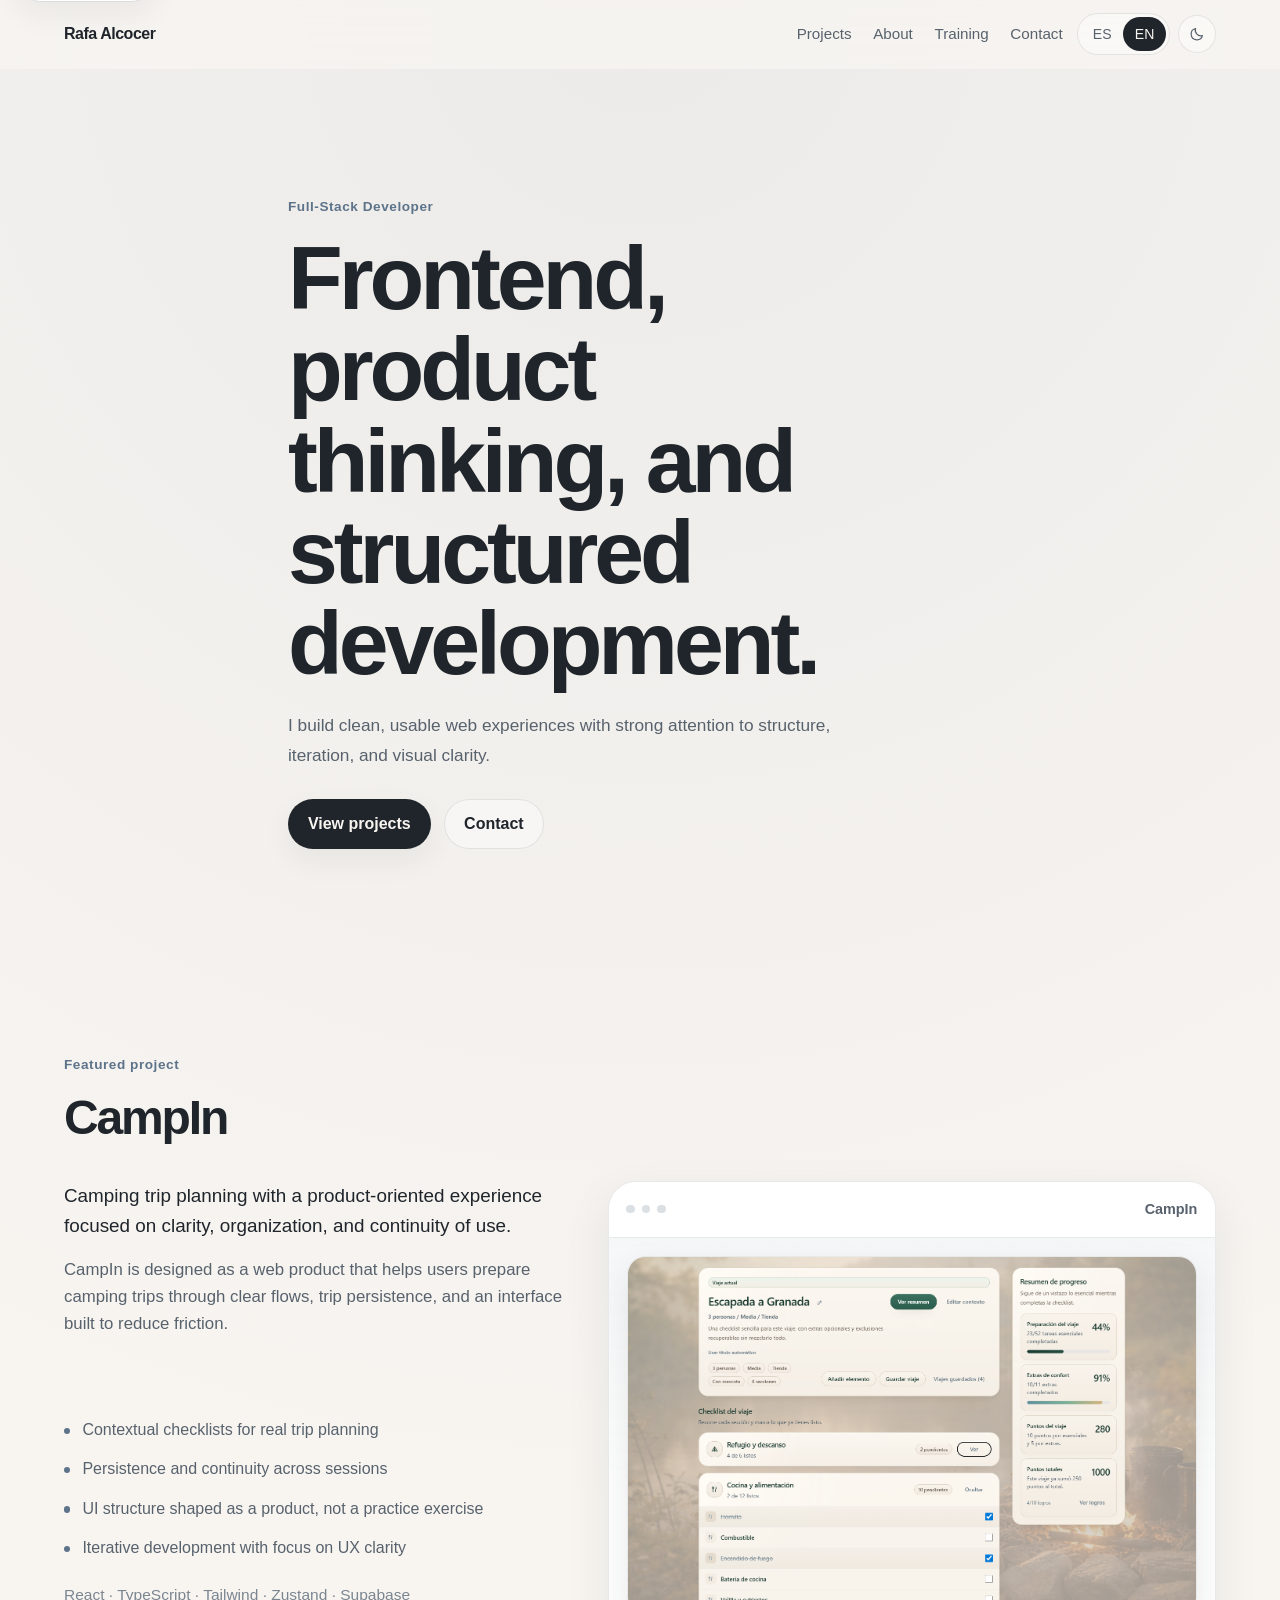
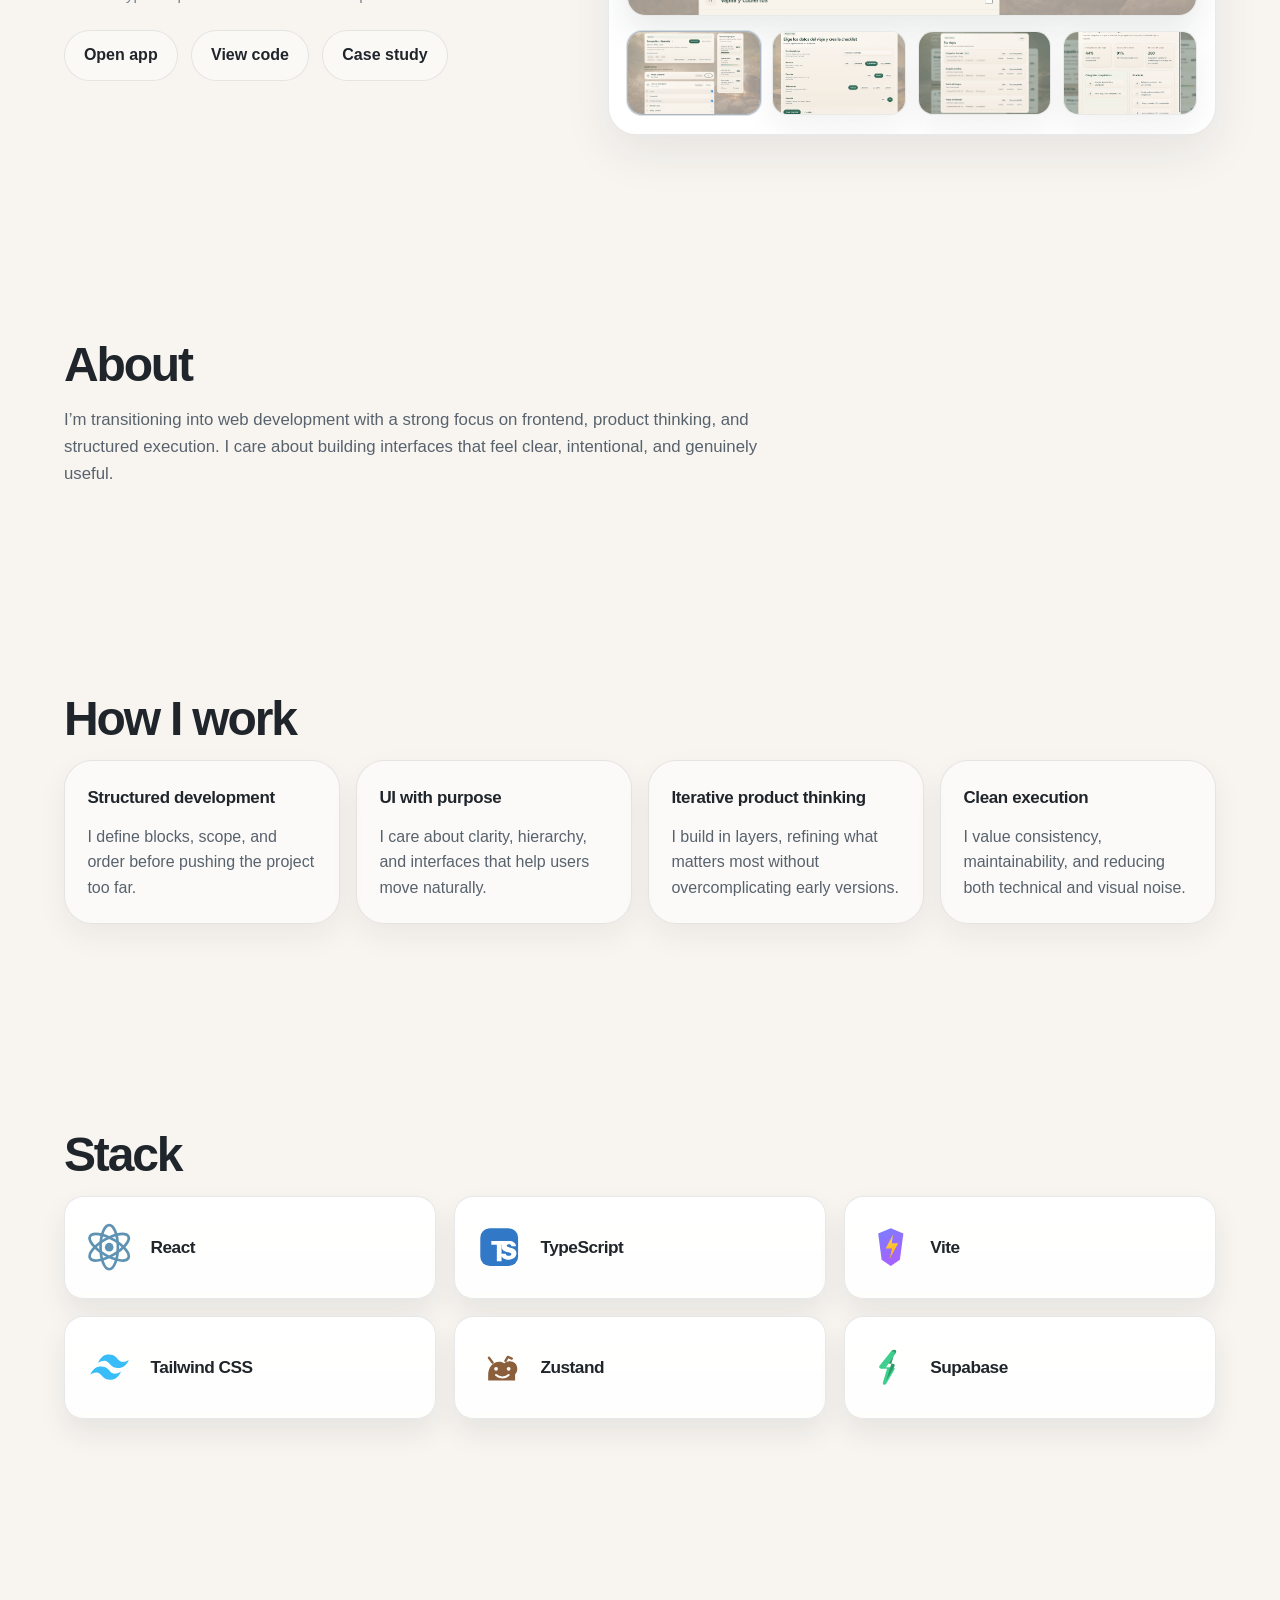
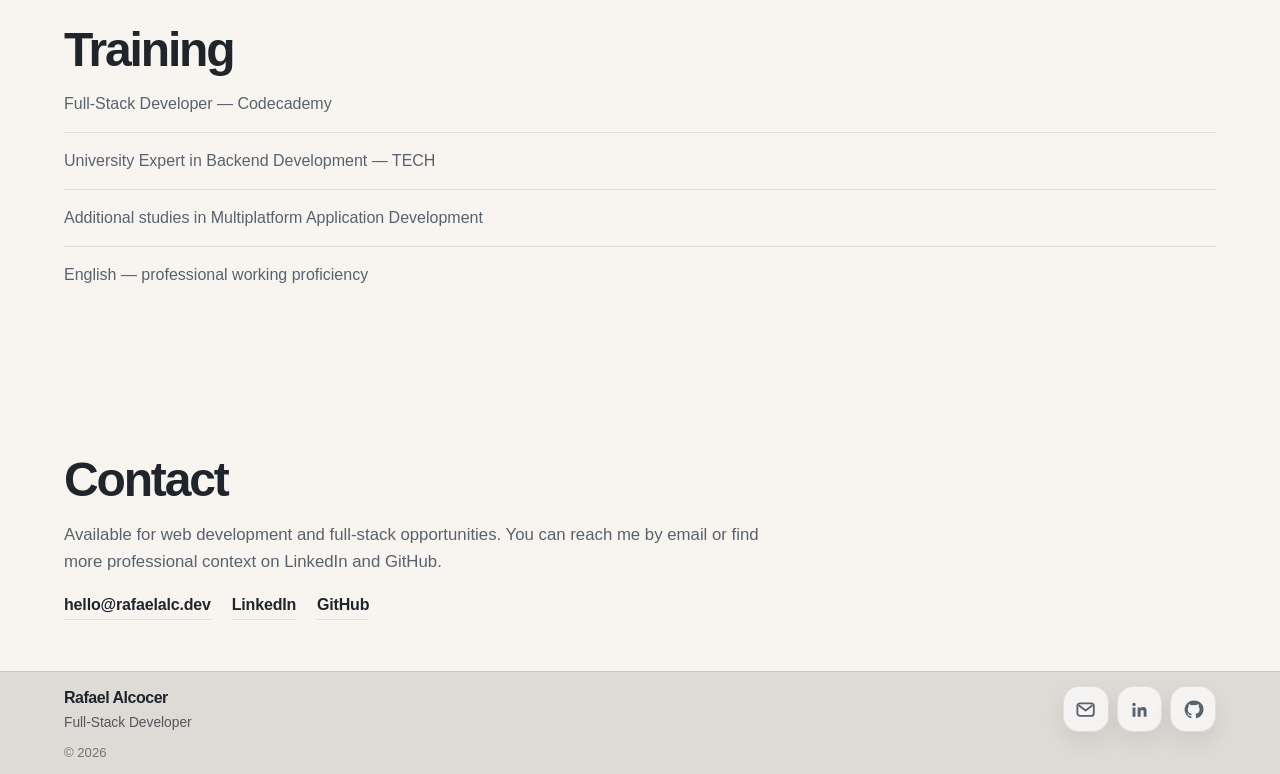
==== commit a274fbf2: "Refine hero and reintroduce contact section" ====
--- a/index.html
+++ b/index.html
@@ -9,6 +9,9 @@
       name="description"
       content="Portfolio personal de Rafa Alcocer centrado en frontend, producto y desarrollo estructurado."
     />
+    <link rel="icon" href="./assets/favicon-ra.svg" type="image/svg+xml" />
+    <link rel="icon" href="./assets/favicon-32x32.png" sizes="32x32" type="image/png" />
+    <link rel="apple-touch-icon" href="./assets/apple-touch-icon.png" sizes="180x180" />
     <link rel="stylesheet" href="./styles.css" />
     <script defer src="./main.js"></script>
   </head>
@@ -75,19 +78,9 @@
           </p>
 
           <div class="hero-actions">
-            <a class="button button-primary" data-external-link="campinApp" data-i18n="hero.primaryCta"
-              >Ver CampIn</a
-            >
+            <a class="button button-primary" href="#projects" data-i18n="hero.primaryCta">Ver proyectos</a>
             <a class="button button-secondary" href="#contact" data-i18n="hero.secondaryCta"
               >Contacto</a
-            >
-            <a
-              class="text-link"
-              data-external-link="github"
-              data-i18n="hero.tertiaryCta"
-              target="_blank"
-              rel="noreferrer noopener"
-              >GitHub</a
             >
           </div>
 
@@ -247,9 +240,22 @@
         </div>
       </section>
 
+      <section class="section contact-section" id="contact">
+        <div class="container section-block contact-section-shell">
+          <div class="section-heading section-heading-compact">
+            <h2 data-i18n="contact.title">Contacto</h2>
+          </div>
+          <p class="section-copy section-copy-wide" data-i18n="contact.body">
+            Disponible para oportunidades de desarrollo web y full-stack. Puedes escribirme o
+            encontrar más contexto profesional en LinkedIn y GitHub.
+          </p>
+          <div class="contact-section-links" data-contact-links></div>
+        </div>
+      </section>
+
     </main>
 
-    <footer class="site-footer" id="contact">
+    <footer class="site-footer">
       <div class="container footer-shell">
         <p data-i18n="footer.copy">Rafa Alcocer © 2026</p>
         <div class="footer-main">
--- a/styles.css
+++ b/styles.css
@@ -832,6 +832,40 @@
   display: block;
 }
 
+.contact-section {
+  padding-top: clamp(3.25rem, 5vw, 4.5rem);
+  padding-bottom: clamp(2.6rem, 4vw, 3.4rem);
+}
+
+.contact-section-shell {
+  gap: 1rem;
+}
+
+.contact-section-links {
+  display: flex;
+  flex-wrap: wrap;
+  align-items: center;
+  gap: 0.8rem 1.3rem;
+}
+
+.contact-section-link {
+  color: var(--text);
+  font-weight: 560;
+  letter-spacing: -0.01em;
+  padding-bottom: 0.08rem;
+  border-bottom: 1px solid var(--line);
+  transition: color 160ms ease, border-color 160ms ease;
+}
+
+.contact-section-link:hover {
+  color: var(--accent-strong);
+  border-color: var(--accent);
+}
+
+.contact-section + .site-footer {
+  margin-top: 0;
+}
+
 .site-footer {
   padding: 0.8rem 0 0.68rem;
   border-top: 1px solid var(--line);
@@ -1003,7 +1037,229 @@
     min-height: 6rem;
   }
 
+  .contact-section-links {
+    gap: 0.75rem 1rem;
+  }
+
   .site-footer {
     padding-bottom: 0.68rem;
   }
 }
+
+.case-study-page {
+  min-height: 100vh;
+}
+
+.case-study-section {
+  position: relative;
+}
+
+.case-study-shell {
+  display: grid;
+  gap: 1.25rem;
+}
+
+.case-study-hero {
+  padding-top: calc(var(--header-height) + clamp(4rem, 9vw, 6.5rem));
+}
+
+.case-study-hero-layout {
+  grid-template-columns: minmax(0, 0.92fr) minmax(0, 1.08fr);
+  align-items: center;
+  gap: clamp(1.5rem, 4vw, 2.8rem);
+}
+
+.case-study-hero-copy,
+.case-study-copy,
+.case-study-technical {
+  display: grid;
+  gap: 1rem;
+}
+
+.case-study-hero-copy h1 {
+  max-width: none;
+}
+
+.case-study-lead {
+  max-width: 46rem;
+  color: var(--text);
+  font-size: 1.2rem;
+  font-weight: 520;
+  line-height: 1.55;
+}
+
+.case-study-meta {
+  display: grid;
+  gap: 0.45rem;
+  color: var(--text-faint);
+  font-size: 0.96rem;
+}
+
+.case-study-actions {
+  margin-top: 0.2rem;
+}
+
+.case-study-hero-media,
+.case-study-grid,
+.case-study-card-grid,
+.case-study-process,
+.case-study-process-list {
+  display: grid;
+}
+
+.case-study-preview-body {
+  padding: 1.15rem;
+  background:
+    linear-gradient(180deg, rgba(93, 115, 138, 0.06), transparent 52%),
+    rgba(255, 255, 255, 0.22);
+}
+
+.case-study-media-frame,
+.case-study-media,
+.case-study-media-card {
+  margin: 0;
+  overflow: hidden;
+  border: 1px solid var(--line);
+  border-radius: var(--radius-lg);
+  background: var(--bg-strong);
+  box-shadow: var(--shadow-soft);
+}
+
+:root.dark .case-study-media-frame,
+:root.dark .case-study-media,
+:root.dark .case-study-media-card {
+  background: rgba(255, 255, 255, 0.03);
+}
+
+.case-study-media img,
+.case-study-media-card img {
+  width: 100%;
+  height: auto;
+  display: block;
+  object-fit: contain;
+}
+
+.case-study-grid {
+  grid-template-columns: repeat(2, minmax(0, 1fr));
+  gap: clamp(1.2rem, 3vw, 2rem);
+  align-items: start;
+}
+
+.case-study-card-grid {
+  grid-template-columns: repeat(2, minmax(0, 1fr));
+  gap: 1rem;
+}
+
+.case-study-card-grid .info-card {
+  height: 100%;
+}
+
+.case-study-bullet-list {
+  margin: 0;
+  padding-left: 1.2rem;
+  display: grid;
+  gap: 0.8rem;
+  color: var(--text-soft);
+}
+
+.case-study-bullet-list li {
+  padding-left: 0.1rem;
+}
+
+.case-study-process {
+  gap: 1.35rem;
+}
+
+.case-study-process-list {
+  gap: 1rem;
+}
+
+.case-study-process-item {
+  display: grid;
+  gap: 0.75rem;
+  padding: 1.35rem;
+  border: 1px solid var(--line);
+  border-radius: var(--radius-lg);
+  background: rgba(255, 255, 255, 0.48);
+  box-shadow: var(--shadow-card);
+}
+
+:root.dark .case-study-process-item {
+  background: rgba(255, 255, 255, 0.02);
+}
+
+.case-study-process-item h3 {
+  font-size: 1.05rem;
+  letter-spacing: -0.02em;
+}
+
+.case-study-process-item p {
+  color: var(--text-soft);
+}
+
+.case-study-media-strip {
+  display: grid;
+  grid-template-columns: repeat(3, minmax(0, 1fr));
+  gap: 1rem;
+  align-items: start;
+}
+
+.case-study-media-card {
+  align-self: start;
+  min-height: 0;
+}
+
+.case-study-highlight {
+  margin: 0;
+  padding: 1rem 1.15rem;
+  border: 1px solid rgba(93, 115, 138, 0.18);
+  border-radius: var(--radius-md);
+  background: rgba(93, 115, 138, 0.08);
+  color: var(--text);
+  font-weight: 520;
+}
+
+:root.dark .case-study-highlight {
+  border-color: rgba(140, 163, 184, 0.16);
+  background: rgba(140, 163, 184, 0.09);
+}
+
+.case-study-final-cta {
+  display: grid;
+  gap: 1rem;
+  padding: 1.5rem;
+  border: 1px solid var(--line);
+  border-radius: var(--radius-lg);
+  background:
+    linear-gradient(180deg, rgba(255, 255, 255, 0.84), rgba(255, 255, 255, 0.62)),
+    var(--bg-strong);
+  box-shadow: var(--shadow-card);
+}
+
+:root.dark .case-study-final-cta {
+  background:
+    linear-gradient(180deg, rgba(255, 255, 255, 0.05), rgba(255, 255, 255, 0.02)),
+    var(--bg-strong);
+}
+
+.case-study-final-cta h2 {
+  max-width: none;
+}
+
+@media (max-width: 56rem) {
+  .case-study-hero-layout,
+  .case-study-grid {
+    grid-template-columns: 1fr;
+  }
+}
+
+@media (max-width: 42rem) {
+  .case-study-card-grid,
+  .case-study-media-strip {
+    grid-template-columns: 1fr;
+  }
+
+  .case-study-final-cta .button-row {
+    align-items: stretch;
+  }
+}
